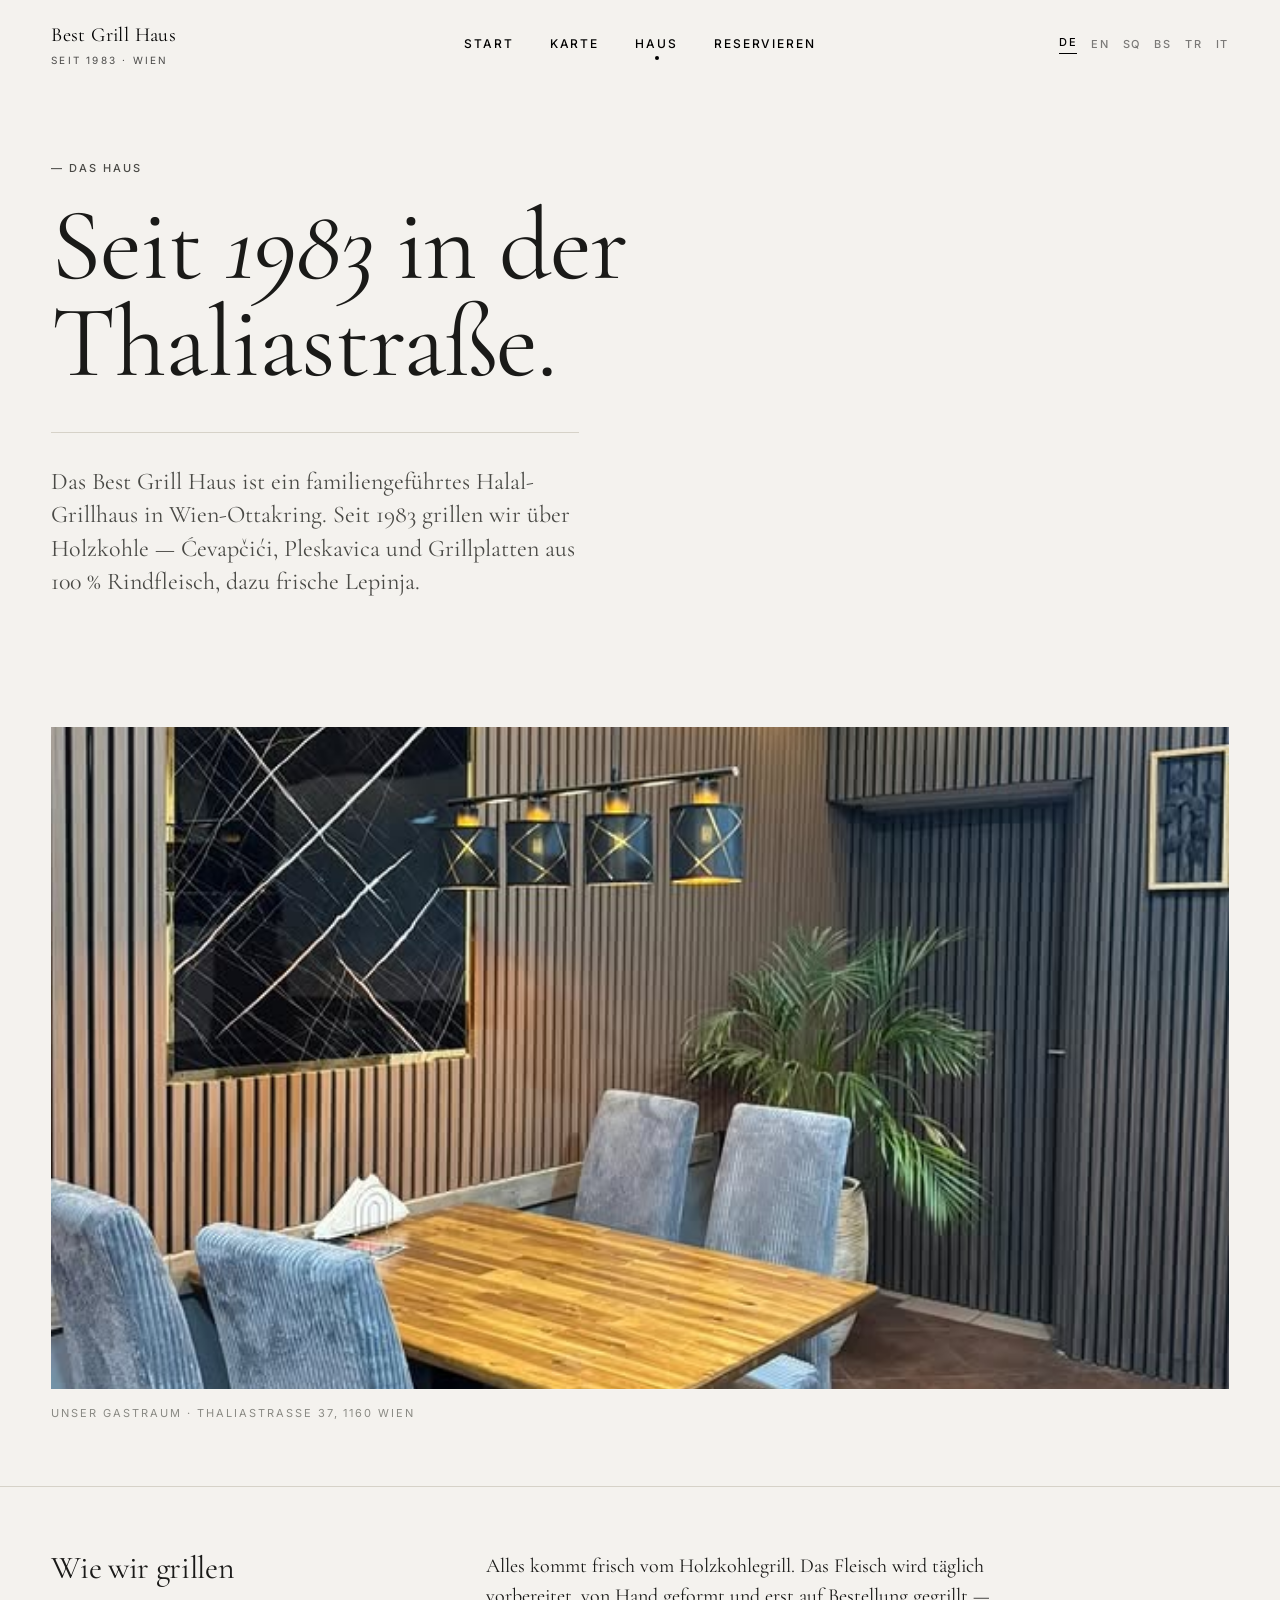
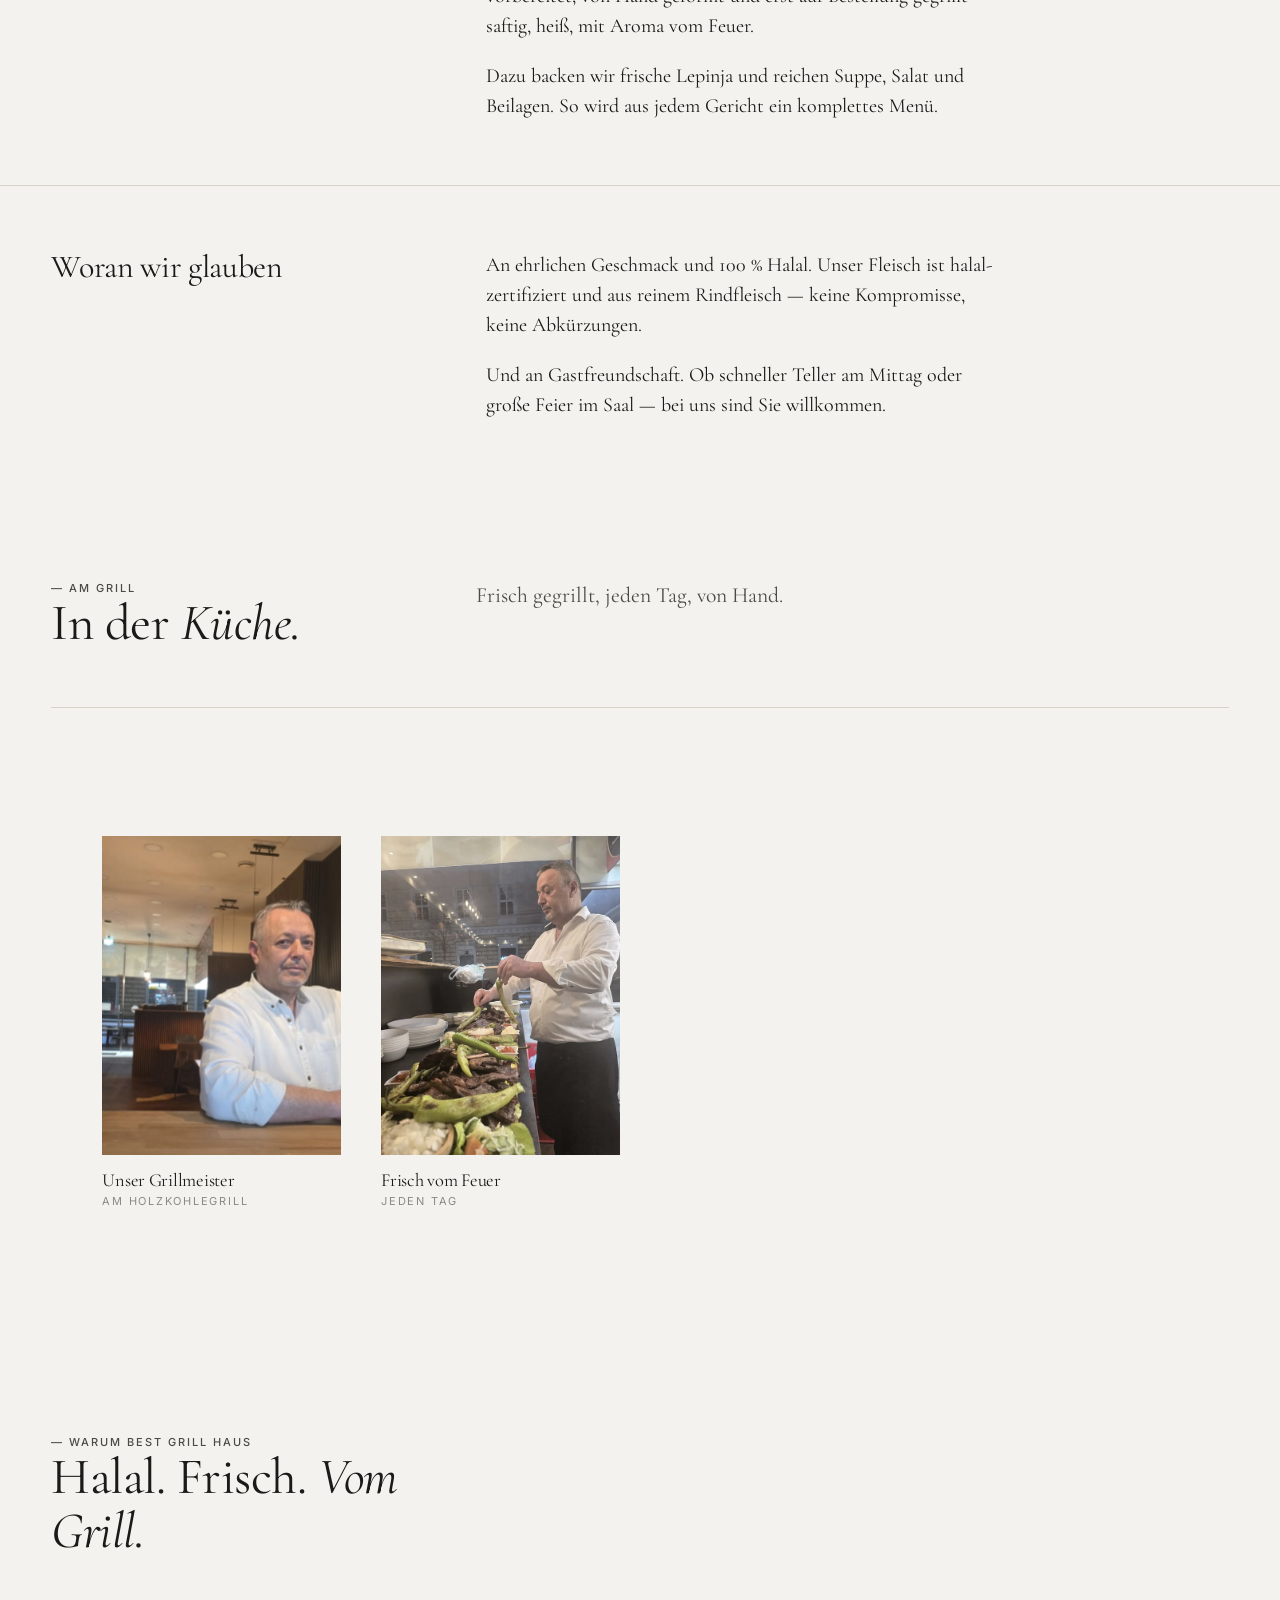
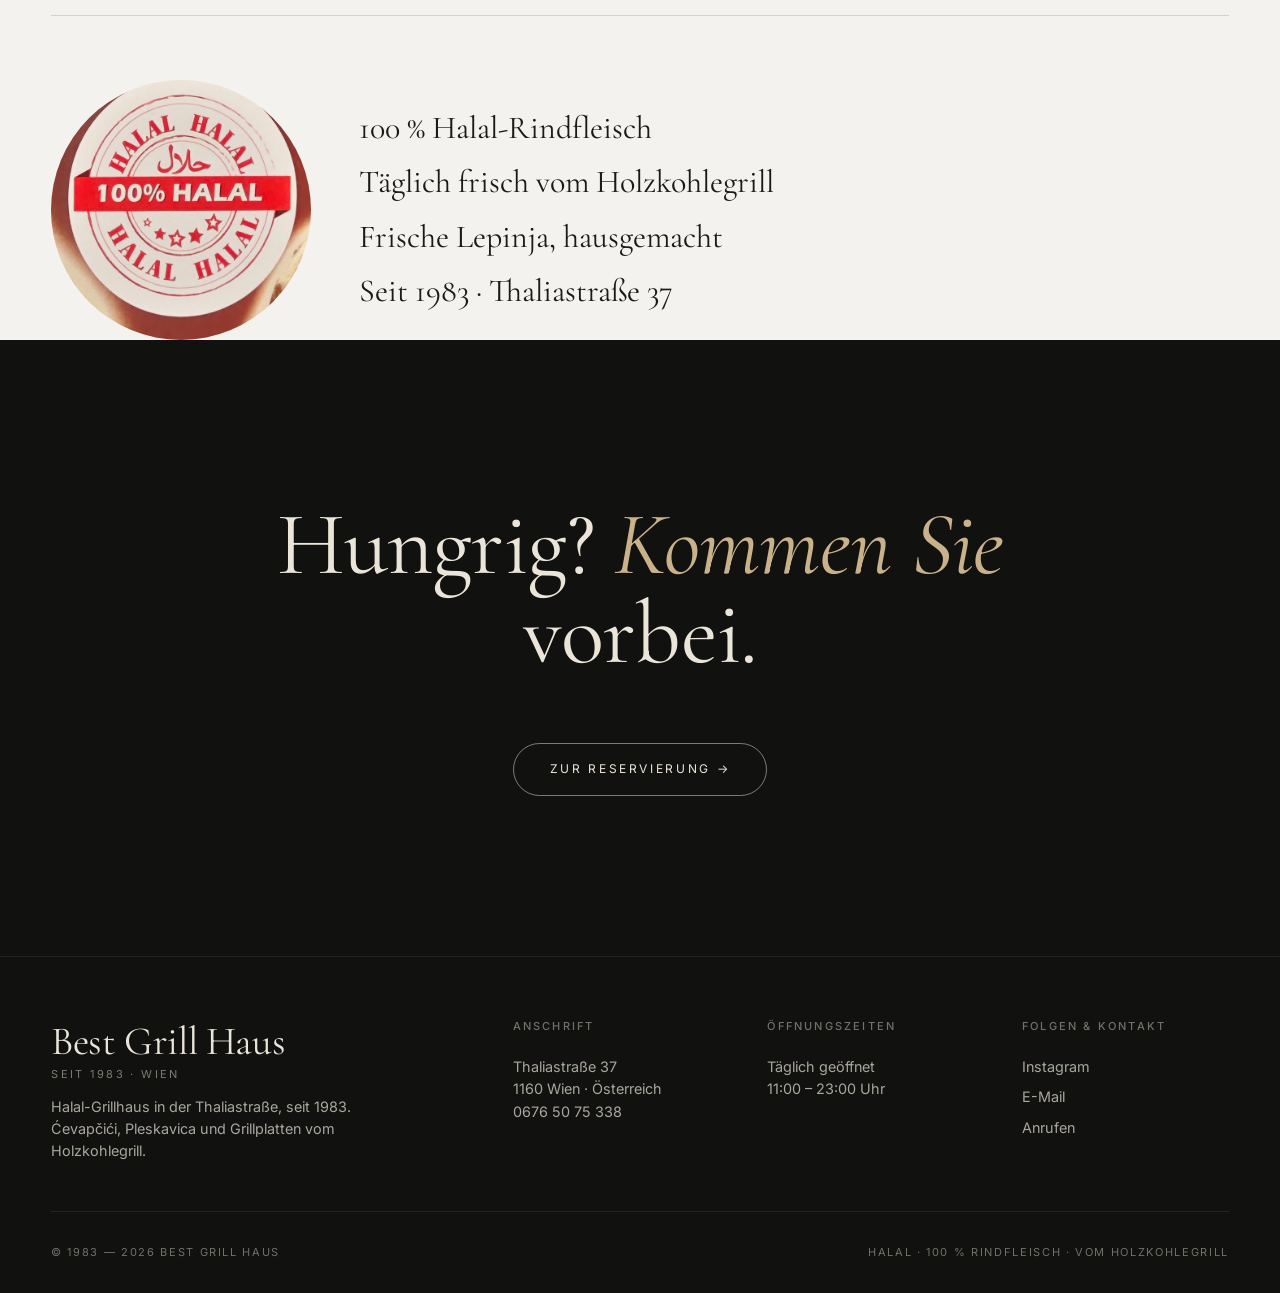
==== haus.html @ b21fa427 "Add Best Grill Haus website — real content, 6 languages Static multilingual (DE/EN/SQ/BS/TR/IT) site" ====
<!doctype html>
<html lang="de-AT">
<head>
<meta charset="utf-8">
<meta name="viewport" content="width=device-width, initial-scale=1">
<title>Das Haus — Best Grill Haus Wien</title>
<meta name="description" content="Best Grill Haus — familiengeführtes Halal-Grillhaus in der Thaliastraße 37, 1160 Wien, seit 1983. Frisch vom Holzkohlegrill, 100 % Rindfleisch.">
<link rel="preconnect" href="https://fonts.googleapis.com">
<link rel="preconnect" href="https://fonts.gstatic.com" crossorigin>
<link href="https://fonts.googleapis.com/css2?family=Cormorant+Garamond:ital,wght@0,400;0,500;1,400;1,500&family=Inter:wght@300;400;500;600&display=swap" rel="stylesheet">
<link rel="stylesheet" href="css/style.css">
</head>
<body data-page="haus">

<header class="site-header">
  <a href="index.html" class="brand">
    Best Grill Haus
    <small data-i18n="brand.tagline">seit 1983 · Wien</small>
  </a>
  <nav class="nav">
    <a href="index.html"        data-i18n="nav.home">Start</a>
    <a href="karte.html"        data-i18n="nav.karte">Karte</a>
    <a href="haus.html" class="active" data-i18n="nav.haus">Haus</a>
    <a href="reservierung.html" data-i18n="nav.reservieren">Reservieren</a>
  </nav>
  <div class="header-meta">
    <a class="lang-pill" data-lang="de" href="#">DE</a>
    <a class="lang-pill" data-lang="en" href="#">EN</a>
    <a class="lang-pill" data-lang="sq" href="#">SQ</a>
    <a class="lang-pill" data-lang="bs" href="#">BS</a>
    <a class="lang-pill" data-lang="tr" href="#">TR</a>
    <a class="lang-pill" data-lang="it" href="#">IT</a>
  </div>
</header>

<section class="page-hero">
  <div class="eyebrow" data-i18n="haus.page_eye">— Das Haus</div>
  <h1 class="serif" data-i18n="haus.page_title">Seit <em>1983</em> in der Thaliastraße.</h1>
  <p class="lede" data-i18n="haus.page_lede">Das Best Grill Haus ist ein familiengeführtes Halal-Grillhaus in Wien-Ottakring. Seit 1983 grillen wir über Holzkohle — Ćevapčići, Pleskavica und Grillplatten aus 100 % Rindfleisch, dazu frische Lepinja.</p>
</section>

<figure style="max-width:1440px; margin: 4rem auto; padding: 0 var(--pad-x);">
  <div style="aspect-ratio: 16 / 9; background-size:cover; background-position:center; background-image:url('img/interior-1.jpg');"></div>
  <figcaption style="font-size:11px; letter-spacing:0.18em; text-transform:uppercase; color:var(--mute); margin-top:1rem;" data-i18n="haus.cap1">Unser Gastraum · Thaliastraße 37, 1160 Wien</figcaption>
</figure>

<div class="studio-block">
  <h2 class="serif" data-i18n="haus.b1_t">Wie wir grillen</h2>
  <div>
    <p class="reveal" data-i18n="haus.b1_p1">Alles kommt frisch vom Holzkohlegrill. Das Fleisch wird täglich vorbereitet, von Hand geformt und erst auf Bestellung gegrillt — saftig, heiß, mit Aroma vom Feuer.</p>
    <p class="reveal" data-i18n="haus.b1_p2">Dazu backen wir frische Lepinja und reichen Suppe, Salat und Beilagen. So wird aus jedem Gericht ein komplettes Menü.</p>
  </div>
</div>

<div class="studio-block">
  <h2 class="serif" data-i18n="haus.b2_t">Woran wir glauben</h2>
  <div>
    <p class="reveal" data-i18n="haus.b2_p1">An ehrlichen Geschmack und 100 % Halal. Unser Fleisch ist halal-zertifiziert und aus reinem Rindfleisch — keine Kompromisse, keine Abkürzungen.</p>
    <p class="reveal" data-i18n="haus.b2_p2">Und an Gastfreundschaft. Ob schneller Teller am Mittag oder große Feier im Saal — bei uns sind Sie willkommen.</p>
  </div>
</div>

<section style="padding: 6rem var(--pad-x);">
  <div class="section-head">
    <div>
      <div class="eyebrow" data-i18n="haus.team_eye">— Am Grill</div>
      <h2 class="serif" data-i18n="haus.team_title">In der <em>Küche.</em></h2>
    </div>
    <p data-i18n="haus.team_desc">Frisch gegrillt, jeden Tag, von Hand.</p>
  </div>

  <div class="team-grid" data-team-mount></div>
</section>

<section style="padding: 4rem var(--pad-x) 0;">
  <div class="section-head">
    <div>
      <div class="eyebrow" data-i18n="haus.why_eye">— Warum Best Grill Haus</div>
      <h2 class="serif" data-i18n="haus.why_title">Halal. Frisch. <em>Vom Grill.</em></h2>
    </div>
  </div>

  <div style="display:grid; grid-template-columns:minmax(180px,260px) 1fr; gap:3rem; max-width:1440px; margin:0 auto; align-items:center;">
    <div style="aspect-ratio:1/1; border-radius:50%; background-size:cover; background-position:center; background-image:url('img/halal.jpg');"></div>
    <ul style="list-style:none; padding:0; margin:0; font-family:var(--f-serif); font-size:clamp(1.3rem,2.6vw,2rem); line-height:1.7;">
      <li data-i18n="haus.why_1">100 % Halal-Rindfleisch</li>
      <li data-i18n="haus.why_2">Täglich frisch vom Holzkohlegrill</li>
      <li data-i18n="haus.why_3">Frische Lepinja, hausgemacht</li>
      <li data-i18n="haus.why_4">Seit 1983 · Thaliastraße 37</li>
    </ul>
  </div>
</section>

<section class="cta">
  <h2 class="serif reveal" data-i18n="haus.cta_title">Hungrig? <em>Kommen Sie</em> vorbei.</h2>
  <a class="btn" href="reservierung.html" data-i18n="haus.cta_btn">Zur Reservierung →</a>
</section>

<footer class="site-footer">
  <div class="footer-grid">
    <div>
      <div class="footer-brand serif">Best Grill Haus<small data-i18n="brand.tagline">seit 1983 · Wien</small></div>
      <p style="max-width:36ch; font-size:.9rem;" data-i18n="footer.about">Halal-Grillhaus in der Thaliastraße, seit 1983. Ćevapčići, Pleskavica und Grillplatten vom Holzkohlegrill.</p>
    </div>
    <div>
      <h4 data-i18n="footer.address_l">Anschrift</h4>
      <a data-i18n="footer.address_v">Thaliastraße 37<br>1160 Wien · Österreich<br>0676 50 75 338</a>
    </div>
    <div>
      <h4 data-i18n="footer.hours_l">Öffnungszeiten</h4>
      <a data-i18n="footer.hours_v">Täglich geöffnet<br>11:00 – 23:00 Uhr</a>
    </div>
    <div>
      <h4 data-i18n="footer.social_l">Folgen & Kontakt</h4>
      <a href="https://instagram.com/bestgrillhaus" target="_blank" rel="noopener" data-i18n="footer.instagram">Instagram</a>
      <a href="mailto:info@bestgrillhaus.at" data-i18n="footer.email_lbl">E-Mail</a>
      <a href="tel:+436765075338" data-i18n="footer.phone_lbl">Anrufen</a>
    </div>
  </div>
  <div class="footer-bottom">
    <span data-i18n="footer.copy">© 1983 — 2026 Best Grill Haus GmbH</span>
    <span data-i18n="footer.credits">Halal · 100 % Rindfleisch · vom Holzkohlegrill</span>
  </div>
</footer>

<script src="js/translations.js"></script>
<script src="js/main.js"></script>
</body>
</html>
---- css/style.css ----
/* ------------------------------------------------------------------
   MERIDIAN ATELIER — stylesheet
------------------------------------------------------------------ */

:root {
  --bg:        #f4f2ee;
  --bg-dark:   #111110;
  --ink:       #1a1a18;
  --ink-soft:  #4a4a46;
  --mute:      #8a8a84;
  --line:      #d6d2c8;
  --paper:     #ffffff;
  --accent:    #7a2e1f;

  --f-serif:   "Cormorant Garamond", "Times New Roman", serif;
  --f-sans:    "Inter", -apple-system, BlinkMacSystemFont, "Helvetica Neue", sans-serif;

  --pad-x:     clamp(1.25rem, 4vw, 3.5rem);
  --maxw:      1440px;
}

* { box-sizing: border-box; margin: 0; padding: 0; }

html { scroll-behavior: smooth; }

body {
  background: var(--bg);
  color: var(--ink);
  font-family: var(--f-sans);
  font-size: 15px;
  line-height: 1.55;
  font-weight: 400;
  -webkit-font-smoothing: antialiased;
  text-rendering: optimizeLegibility;
}

img { display: block; max-width: 100%; height: auto; }

a {
  color: inherit;
  text-decoration: none;
  transition: opacity .25s ease, color .25s ease;
}
a:hover { opacity: .6; }

/* ------------------------------------------------------------------
   Typography
------------------------------------------------------------------ */
.serif { font-family: var(--f-serif); font-weight: 400; letter-spacing: -0.01em; }

h1, h2, h3, h4 {
  font-family: var(--f-serif);
  font-weight: 400;
  letter-spacing: -0.015em;
  line-height: 1.05;
}

.eyebrow {
  font-family: var(--f-sans);
  font-size: 11px;
  letter-spacing: 0.18em;
  text-transform: uppercase;
  color: var(--ink-soft);
  font-weight: 500;
}

.rule {
  height: 1px;
  background: var(--line);
  width: 100%;
}

/* ------------------------------------------------------------------
   Header
------------------------------------------------------------------ */
.site-header {
  position: fixed;
  top: 0; left: 0; right: 0;
  z-index: 50;
  padding: 1.25rem var(--pad-x);
  display: grid;
  grid-template-columns: 1fr auto 1fr;
  align-items: center;
  mix-blend-mode: difference;
  color: #f4f2ee;
}

.site-header a { color: #f4f2ee; }

.brand {
  font-family: var(--f-serif);
  font-size: 1.25rem;
  letter-spacing: 0.02em;
  justify-self: start;
}

.brand small {
  font-family: var(--f-sans);
  font-size: 10px;
  letter-spacing: 0.22em;
  text-transform: uppercase;
  display: block;
  margin-top: 2px;
  opacity: .7;
}

.nav {
  display: flex;
  gap: 2.25rem;
  justify-self: center;
}
@media (max-width: 760px) {
  .site-header { grid-template-columns: 1fr auto; row-gap: .75rem; }
  .nav { grid-column: 1 / -1; gap: 1.5rem; justify-self: start; }
}
.nav a {
  font-size: 12px;
  letter-spacing: 0.16em;
  text-transform: uppercase;
  font-weight: 500;
  position: relative;
}
.nav a.active::after {
  content: "";
  position: absolute;
  left: 50%;
  bottom: -6px;
  width: 4px; height: 4px;
  background: currentColor;
  border-radius: 50%;
  transform: translateX(-50%);
}

.header-meta {
  justify-self: end;
  font-size: 11px;
  letter-spacing: 0.14em;
  text-transform: uppercase;
  display: flex;
  gap: 0.85rem;
  align-items: center;
}

.lang-pill {
  cursor: pointer;
  opacity: 0.5;
  transition: opacity .25s ease;
  font-weight: 500;
  letter-spacing: 0.14em;
}
.lang-pill:hover { opacity: 0.85; }
.lang-pill.active {
  opacity: 1;
  border-bottom: 1px solid currentColor;
  padding-bottom: 2px;
}

@media (max-width: 900px) {
  .header-meta { gap: 0.55rem; font-size: 10px; }
}

/* ------------------------------------------------------------------
   Hero
------------------------------------------------------------------ */
.hero {
  height: 100vh;
  min-height: 640px;
  position: relative;
  overflow: hidden;
  background: #2a2a28;
}

.hero-media {
  position: absolute; inset: 0;
  background-size: cover;
  background-position: center;
  filter: brightness(0.72);
  transform: scale(1.04);
  animation: slow-zoom 18s ease-out forwards;
}

@keyframes slow-zoom {
  to { transform: scale(1.0); }
}

.hero-inner {
  position: relative;
  height: 100%;
  display: flex;
  align-items: flex-end;
  padding: 0 var(--pad-x) 4rem;
  color: #f4f2ee;
}

.hero h1 {
  font-size: clamp(3rem, 9vw, 8.5rem);
  line-height: 0.95;
  letter-spacing: -0.025em;
  max-width: 16ch;
}

.hero h1 em {
  font-style: italic;
  color: #d8ccb8;
}

.hero-meta {
  position: absolute;
  top: 50%;
  right: var(--pad-x);
  transform: translateY(-50%) rotate(90deg);
  transform-origin: right center;
  font-size: 11px;
  letter-spacing: 0.3em;
  text-transform: uppercase;
  color: rgba(244, 242, 238, 0.7);
  white-space: nowrap;
}

.hero-footer {
  position: absolute;
  bottom: 1.5rem;
  left: var(--pad-x);
  right: var(--pad-x);
  display: flex;
  justify-content: space-between;
  align-items: flex-end;
  color: rgba(244, 242, 238, 0.75);
  font-size: 11px;
  letter-spacing: 0.18em;
  text-transform: uppercase;
}

/* ------------------------------------------------------------------
   Sections
------------------------------------------------------------------ */
section { padding: 7rem var(--pad-x); }

.section-head {
  display: grid;
  grid-template-columns: 1fr 2fr;
  gap: 3rem;
  padding-bottom: 3.5rem;
  border-bottom: 1px solid var(--line);
  margin-bottom: 4rem;
}
.section-head h2 {
  font-size: clamp(2rem, 4vw, 3.5rem);
}
.section-head p {
  font-family: var(--f-serif);
  font-size: 1.35rem;
  line-height: 1.45;
  color: var(--ink-soft);
  max-width: 42ch;
}

@media (max-width: 720px) {
  .section-head { grid-template-columns: 1fr; gap: 1.5rem; }
}

/* ------------------------------------------------------------------
   Manifesto
------------------------------------------------------------------ */
.manifesto {
  background: var(--bg);
  padding: 10rem var(--pad-x);
}
.manifesto-grid {
  display: grid;
  grid-template-columns: 1fr 2fr;
  gap: 5rem;
  max-width: var(--maxw);
  margin: 0 auto;
}
.manifesto p {
  font-family: var(--f-serif);
  font-size: clamp(1.5rem, 2.2vw, 2.2rem);
  line-height: 1.35;
  color: var(--ink);
  max-width: 28ch;
}
.manifesto p + p { margin-top: 1.5rem; }

@media (max-width: 900px) {
  .manifesto-grid { grid-template-columns: 1fr; gap: 2rem; }
}

/* ------------------------------------------------------------------
   Project grid (featured)
------------------------------------------------------------------ */
.featured {
  max-width: var(--maxw);
  margin: 0 auto;
}
.proj-row {
  display: grid;
  grid-template-columns: 1fr 1fr;
  gap: 2.5rem;
  margin-bottom: 4rem;
}
.proj-row.offset .proj-card:first-child { margin-top: 6rem; }
.proj-row.single { grid-template-columns: 1fr; }
.proj-row.single .proj-card { max-width: 70%; margin: 0 auto; }

@media (max-width: 800px) {
  .proj-row, .proj-row.offset .proj-card:first-child, .proj-row.single .proj-card {
    grid-template-columns: 1fr;
    max-width: 100%;
    margin: 0 0 2.5rem 0;
  }
}

.proj-card { display: block; }
.proj-card .img-wrap {
  overflow: hidden;
  aspect-ratio: 4 / 5;
  background: #d9d4c8;
  margin-bottom: 1.1rem;
}
.proj-card.wide .img-wrap { aspect-ratio: 16 / 10; }
.proj-card .img-wrap > div {
  width: 100%; height: 100%;
  background-size: cover;
  background-position: center;
  transition: transform 1.2s cubic-bezier(.2,.7,.2,1);
}
.proj-card:hover .img-wrap > div { transform: scale(1.04); }

.proj-card .meta {
  display: flex;
  justify-content: space-between;
  align-items: baseline;
  gap: 2rem;
}
.proj-card h3 {
  font-size: 1.5rem;
  letter-spacing: -0.01em;
}
.proj-card .loc {
  font-size: 11px;
  letter-spacing: 0.18em;
  text-transform: uppercase;
  color: var(--mute);
  white-space: nowrap;
}
.proj-card .tag {
  font-size: 11px;
  letter-spacing: 0.18em;
  text-transform: uppercase;
  color: var(--ink-soft);
  margin-top: .35rem;
}

/* ------------------------------------------------------------------
   Numbers / stats
------------------------------------------------------------------ */
.stats {
  background: var(--bg-dark);
  color: #eae5d8;
  padding: 8rem var(--pad-x);
}
.stats-grid {
  max-width: var(--maxw);
  margin: 0 auto;
  display: grid;
  grid-template-columns: repeat(4, 1fr);
  gap: 2rem;
  border-top: 1px solid rgba(255,255,255,0.15);
  padding-top: 3rem;
}
.stat .n {
  font-family: var(--f-serif);
  font-size: clamp(3rem, 6vw, 5.5rem);
  line-height: 1;
  letter-spacing: -0.025em;
}
.stat .l {
  font-size: 11px;
  letter-spacing: 0.2em;
  text-transform: uppercase;
  color: rgba(234, 229, 216, 0.6);
  margin-top: 1rem;
}
.stats h2 {
  font-size: clamp(2rem, 4vw, 3.5rem);
  max-width: 18ch;
  margin-bottom: 3rem;
}

@media (max-width: 800px) {
  .stats-grid { grid-template-columns: repeat(2, 1fr); gap: 2.5rem 2rem; }
}

/* ------------------------------------------------------------------
   Services
------------------------------------------------------------------ */
.services-list {
  max-width: var(--maxw);
  margin: 0 auto;
}
.service-item {
  display: grid;
  grid-template-columns: 3rem 1fr 2fr auto;
  gap: 2rem;
  padding: 2.25rem 0;
  border-top: 1px solid var(--line);
  align-items: baseline;
  transition: padding .3s ease;
}
.service-item:last-child { border-bottom: 1px solid var(--line); }
.service-item:hover { padding-left: 1rem; }
.service-item .num {
  font-family: var(--f-serif);
  font-style: italic;
  color: var(--mute);
  font-size: 1rem;
}
.service-item h3 { font-size: 1.8rem; }
.service-item p {
  color: var(--ink-soft);
  font-size: .95rem;
  max-width: 48ch;
}
.service-item .arrow {
  font-family: var(--f-serif);
  font-size: 1.4rem;
  color: var(--mute);
  transition: transform .3s ease;
}
.service-item:hover .arrow { transform: translateX(6px); color: var(--ink); }

@media (max-width: 760px) {
  .service-item { grid-template-columns: 2rem 1fr; }
  .service-item p, .service-item .arrow { grid-column: 2 / -1; }
}

/* ------------------------------------------------------------------
   Journal preview
------------------------------------------------------------------ */
.journal-grid {
  max-width: var(--maxw);
  margin: 0 auto;
  display: grid;
  grid-template-columns: repeat(3, 1fr);
  gap: 2.5rem;
}
.journal-card .img-wrap {
  aspect-ratio: 4 / 3;
  overflow: hidden;
  margin-bottom: 1.25rem;
  background: #d9d4c8;
}
.journal-card .img-wrap > div {
  width: 100%; height: 100%;
  background-size: cover;
  background-position: center;
  transition: transform 1s ease;
}
.journal-card:hover .img-wrap > div { transform: scale(1.03); }
.journal-card .date {
  font-size: 11px;
  letter-spacing: 0.18em;
  text-transform: uppercase;
  color: var(--mute);
  margin-bottom: .5rem;
}
.journal-card h3 {
  font-size: 1.3rem;
  margin-bottom: .75rem;
}
.journal-card p {
  color: var(--ink-soft);
  font-size: .9rem;
}

@media (max-width: 900px) {
  .journal-grid { grid-template-columns: 1fr; gap: 3rem; }
}

/* ------------------------------------------------------------------
   CTA / Footer
------------------------------------------------------------------ */
.cta {
  background: var(--bg-dark);
  color: #eae5d8;
  padding: 10rem var(--pad-x);
  text-align: center;
}
.cta h2 {
  font-size: clamp(2.5rem, 7vw, 6rem);
  max-width: 18ch;
  margin: 0 auto 2rem;
  line-height: 1;
}
.cta h2 em { font-style: italic; color: #c9b28a; }
.cta a.btn {
  display: inline-block;
  margin-top: 2rem;
  padding: 1rem 2.25rem;
  border: 1px solid rgba(234, 229, 216, 0.5);
  border-radius: 999px;
  font-size: 12px;
  letter-spacing: 0.22em;
  text-transform: uppercase;
  transition: all .3s ease;
}
.cta a.btn:hover {
  background: #eae5d8;
  color: var(--bg-dark);
  opacity: 1;
}

.site-footer {
  background: var(--bg-dark);
  color: rgba(234, 229, 216, 0.7);
  padding: 4rem var(--pad-x) 2rem;
  border-top: 1px solid rgba(255,255,255,0.08);
}
.footer-grid {
  max-width: var(--maxw);
  margin: 0 auto;
  display: grid;
  grid-template-columns: 2fr 1fr 1fr 1fr;
  gap: 3rem;
  padding-bottom: 3rem;
}
.footer-grid h4 {
  font-family: var(--f-sans);
  font-size: 11px;
  letter-spacing: 0.2em;
  text-transform: uppercase;
  color: rgba(234, 229, 216, 0.45);
  margin-bottom: 1.25rem;
  font-weight: 500;
}
.footer-grid a { display: block; padding: .25rem 0; font-size: .9rem; }
.footer-brand {
  font-family: var(--f-serif);
  font-size: 2.5rem;
  color: #eae5d8;
  line-height: 1;
  margin-bottom: 1rem;
}
.footer-brand small {
  font-family: var(--f-sans);
  font-size: 11px;
  letter-spacing: 0.22em;
  text-transform: uppercase;
  display: block;
  margin-top: .5rem;
  color: rgba(234, 229, 216, 0.5);
}
.footer-bottom {
  max-width: var(--maxw);
  margin: 0 auto;
  display: flex;
  justify-content: space-between;
  padding-top: 2rem;
  border-top: 1px solid rgba(255,255,255,0.08);
  font-size: 11px;
  letter-spacing: 0.15em;
  text-transform: uppercase;
  color: rgba(234, 229, 216, 0.45);
}

@media (max-width: 800px) {
  .footer-grid { grid-template-columns: 1fr 1fr; }
  .footer-bottom { flex-direction: column; gap: 1rem; }
}

/* ------------------------------------------------------------------
   Page-specific — subpage hero
------------------------------------------------------------------ */
.page-hero {
  padding: 10rem var(--pad-x) 4rem;
  max-width: var(--maxw);
  margin: 0 auto;
}
.page-hero .eyebrow { margin-bottom: 1.25rem; }
.page-hero h1 {
  font-size: clamp(3rem, 8vw, 7rem);
  line-height: .95;
  max-width: 14ch;
  margin-bottom: 2.5rem;
}
.page-hero .lede {
  font-family: var(--f-serif);
  font-size: 1.5rem;
  line-height: 1.4;
  color: var(--ink-soft);
  max-width: 48ch;
  padding-top: 2rem;
  border-top: 1px solid var(--line);
}

/* ------------------------------------------------------------------
   Projects index grid
------------------------------------------------------------------ */
.projects-filter {
  max-width: var(--maxw);
  margin: 0 auto 3rem;
  display: flex;
  gap: 2rem;
  padding: 1.25rem var(--pad-x);
  border-top: 1px solid var(--line);
  border-bottom: 1px solid var(--line);
  font-size: 12px;
  letter-spacing: 0.18em;
  text-transform: uppercase;
  flex-wrap: wrap;
}
.projects-filter a { color: var(--ink-soft); }
.projects-filter a.active { color: var(--ink); }
.projects-filter .count { margin-left: auto; color: var(--mute); }

.proj-index {
  max-width: var(--maxw);
  margin: 0 auto;
  padding: 0 var(--pad-x) 6rem;
  display: grid;
  grid-template-columns: repeat(2, 1fr);
  gap: 4rem 2.5rem;
}
@media (max-width: 800px) {
  .proj-index { grid-template-columns: 1fr; }
}

/* ------------------------------------------------------------------
   Studio page
------------------------------------------------------------------ */
.studio-block {
  max-width: var(--maxw);
  margin: 0 auto;
  padding: 4rem var(--pad-x);
  display: grid;
  grid-template-columns: 1fr 2fr;
  gap: 4rem;
  border-top: 1px solid var(--line);
}
.studio-block h2 { font-size: 2rem; }
.studio-block p {
  font-family: var(--f-serif);
  font-size: 1.25rem;
  line-height: 1.5;
  color: var(--ink);
  max-width: 52ch;
}
.studio-block p + p { margin-top: 1.25rem; }

.team-grid {
  max-width: var(--maxw);
  margin: 0 auto;
  padding: 4rem var(--pad-x);
  display: grid;
  grid-template-columns: repeat(4, 1fr);
  gap: 2.5rem;
}
.team-card .img-wrap {
  aspect-ratio: 3 / 4;
  background: #d9d4c8;
  margin-bottom: 1rem;
  overflow: hidden;
}
.team-card .img-wrap > div {
  width: 100%; height: 100%;
  background-size: cover;
  background-position: center;
  filter: grayscale(.2) contrast(1.02);
}
.team-card h4 { font-family: var(--f-serif); font-size: 1.15rem; }
.team-card .role {
  font-size: 11px;
  letter-spacing: 0.16em;
  text-transform: uppercase;
  color: var(--mute);
  margin-top: .2rem;
}

@media (max-width: 800px) {
  .studio-block, .team-grid { grid-template-columns: 1fr; }
}

/* ------------------------------------------------------------------
   Awards list
------------------------------------------------------------------ */
.awards {
  max-width: var(--maxw);
  margin: 0 auto;
  padding: 4rem var(--pad-x) 8rem;
}
.award-row {
  display: grid;
  grid-template-columns: 80px 1fr 2fr 1fr;
  gap: 2rem;
  padding: 1.5rem 0;
  border-top: 1px solid var(--line);
  align-items: baseline;
  font-size: .95rem;
}
.award-row:last-child { border-bottom: 1px solid var(--line); }
.award-row .yr { font-family: var(--f-serif); font-style: italic; color: var(--mute); }
.award-row .wk { font-family: var(--f-serif); font-size: 1.1rem; }
.award-row .pr { color: var(--ink-soft); }
.award-row .ct { color: var(--mute); font-size: 11px; letter-spacing: 0.14em; text-transform: uppercase; text-align: right; }

@media (max-width: 800px) {
  .award-row { grid-template-columns: 60px 1fr; gap: 1rem; }
  .award-row .pr, .award-row .ct { grid-column: 2 / -1; text-align: left; }
}

/* ------------------------------------------------------------------
   Menu (Karte)
------------------------------------------------------------------ */
.menu-wrap {
  max-width: 1100px;
  margin: 0 auto;
  padding: 2rem var(--pad-x) 6rem;
}
.menu-section { margin-top: 5rem; }
.menu-section:first-child { margin-top: 0; }
.menu-section-head {
  display: grid;
  grid-template-columns: auto 1fr;
  gap: 2rem;
  align-items: baseline;
  padding-bottom: 1.5rem;
  border-bottom: 1px solid var(--line);
}
.menu-section-head h3 {
  font-family: var(--f-serif);
  font-style: italic;
  font-size: clamp(1.6rem, 3vw, 2.25rem);
}
.menu-section-head::after {
  content: "";
  height: 1px;
  background: var(--line);
  margin-bottom: 0.4rem;
  align-self: end;
}
.menu-row {
  display: grid;
  grid-template-columns: 1fr auto;
  column-gap: 2.5rem;
  padding: 1.75rem 0;
  border-bottom: 1px dotted var(--line);
  align-items: baseline;
}
.menu-row h4 {
  font-family: var(--f-serif);
  font-size: 1.35rem;
  line-height: 1.2;
  letter-spacing: -0.01em;
}
.menu-row .price {
  font-family: var(--f-serif);
  font-size: 1.2rem;
  color: var(--ink-soft);
  white-space: nowrap;
}
.menu-row p {
  color: var(--ink-soft);
  font-size: .95rem;
  margin-top: .4rem;
  max-width: 58ch;
  grid-column: 1 / -1;
}
.menu-intro {
  max-width: 700px;
  margin: 0 auto 1.5rem;
  font-family: var(--f-serif);
  font-style: italic;
  font-size: 1.2rem;
  color: var(--ink-soft);
  text-align: center;
  padding: 0 var(--pad-x);
}
.menu-row.menu-fix { grid-template-columns: 1fr auto; }
.menu-row.menu-fix p { grid-column: auto; align-self: baseline; font-size: .95rem; margin-top: 0; }
@media (max-width: 700px) {
  .menu-section-head { grid-template-columns: 1fr; }
  .menu-section-head::after { display: none; }
}

/* ------------------------------------------------------------------
   Contact page
------------------------------------------------------------------ */
.contact-grid {
  max-width: var(--maxw);
  margin: 0 auto;
  padding: 4rem var(--pad-x) 8rem;
  display: grid;
  grid-template-columns: 1fr 1fr;
  gap: 5rem;
  border-top: 1px solid var(--line);
}
.contact-block h3 {
  font-family: var(--f-sans);
  font-size: 11px;
  letter-spacing: 0.2em;
  text-transform: uppercase;
  color: var(--mute);
  margin-bottom: 1.5rem;
  font-weight: 500;
}
.contact-block .office {
  font-family: var(--f-serif);
  font-size: 1.5rem;
  line-height: 1.35;
  margin-bottom: 2rem;
}
.contact-block .office small {
  display: block;
  font-family: var(--f-sans);
  font-size: 11px;
  letter-spacing: 0.18em;
  text-transform: uppercase;
  color: var(--mute);
  margin-bottom: .5rem;
}

form.contact {
  display: grid;
  gap: 1.5rem;
}
form.contact label {
  display: block;
  font-size: 11px;
  letter-spacing: 0.18em;
  text-transform: uppercase;
  color: var(--mute);
  margin-bottom: .5rem;
}
form.contact input,
form.contact select,
form.contact textarea {
  width: 100%;
  background: transparent;
  border: 0;
  border-bottom: 1px solid var(--line);
  padding: .5rem 0;
  font-family: var(--f-serif);
  font-size: 1.15rem;
  color: var(--ink);
  outline: none;
}
form.contact input:focus,
form.contact select:focus,
form.contact textarea:focus {
  border-bottom-color: var(--ink);
}
form.contact textarea { resize: vertical; min-height: 120px; }
form.contact button {
  margin-top: 1rem;
  justify-self: start;
  background: var(--ink);
  color: var(--bg);
  border: 0;
  padding: 1rem 2.25rem;
  font-family: var(--f-sans);
  font-size: 12px;
  letter-spacing: 0.22em;
  text-transform: uppercase;
  border-radius: 999px;
  cursor: pointer;
  transition: background .3s ease;
}
form.contact button:hover { background: var(--accent); }

@media (max-width: 800px) {
  .contact-grid { grid-template-columns: 1fr; gap: 3rem; }
}

/* ------------------------------------------------------------------
   Project detail
------------------------------------------------------------------ */
.pd-hero {
  height: 100vh;
  min-height: 640px;
  background-size: cover;
  background-position: center;
  position: relative;
}
.pd-hero::after {
  content: "";
  position: absolute; inset: 0;
  background: linear-gradient(180deg, rgba(0,0,0,.3) 0%, rgba(0,0,0,0) 30%, rgba(0,0,0,.5) 100%);
}
.pd-hero-inner {
  position: absolute;
  bottom: 4rem;
  left: var(--pad-x);
  right: var(--pad-x);
  color: #f4f2ee;
  z-index: 2;
}
.pd-hero-inner .eyebrow { color: rgba(244,242,238,.75); margin-bottom: 1rem; }
.pd-hero-inner h1 {
  font-size: clamp(3rem, 8vw, 7rem);
  line-height: .95;
  max-width: 14ch;
}

.pd-meta {
  max-width: var(--maxw);
  margin: 0 auto;
  padding: 5rem var(--pad-x);
  display: grid;
  grid-template-columns: 2fr 1fr 1fr 1fr;
  gap: 3rem;
  border-bottom: 1px solid var(--line);
}
.pd-meta .lede {
  font-family: var(--f-serif);
  font-size: 1.6rem;
  line-height: 1.4;
  max-width: 30ch;
}
.pd-meta dl { font-size: .9rem; }
.pd-meta dt {
  font-size: 11px;
  letter-spacing: 0.18em;
  text-transform: uppercase;
  color: var(--mute);
  margin-bottom: .35rem;
}
.pd-meta dd { font-family: var(--f-serif); font-size: 1.1rem; margin-bottom: 1rem; }

.pd-body {
  max-width: var(--maxw);
  margin: 0 auto;
  padding: 5rem var(--pad-x);
}
.pd-body p {
  max-width: 60ch;
  margin: 0 auto 1.5rem;
  font-family: var(--f-serif);
  font-size: 1.25rem;
  line-height: 1.65;
}
.pd-media {
  margin: 5rem auto;
  max-width: var(--maxw);
}
.pd-media.full { max-width: 100%; }
.pd-media .img-wrap {
  aspect-ratio: 16 / 9;
  background-size: cover;
  background-position: center;
}
.pd-media.pair {
  display: grid;
  grid-template-columns: 1fr 1fr;
  gap: 2rem;
  padding: 0 var(--pad-x);
}
.pd-media.pair .img-wrap { aspect-ratio: 4 / 5; }
.pd-media .cap {
  font-size: 11px;
  letter-spacing: 0.18em;
  text-transform: uppercase;
  color: var(--mute);
  margin-top: .75rem;
}

@media (max-width: 800px) {
  .pd-meta { grid-template-columns: 1fr; gap: 1.5rem; }
  .pd-media.pair { grid-template-columns: 1fr; }
}

.pd-next {
  background: var(--bg-dark);
  color: #eae5d8;
  padding: 6rem var(--pad-x);
}
.pd-next-inner {
  max-width: var(--maxw);
  margin: 0 auto;
  display: flex;
  justify-content: space-between;
  align-items: baseline;
  flex-wrap: wrap;
  gap: 2rem;
}
.pd-next .eyebrow { color: rgba(234,229,216,.55); }
.pd-next h3 {
  font-family: var(--f-serif);
  font-size: clamp(2rem, 5vw, 3.5rem);
  margin-top: 1rem;
}
.pd-next a.arrow-link {
  font-size: 12px;
  letter-spacing: 0.22em;
  text-transform: uppercase;
  border-bottom: 1px solid currentColor;
  padding-bottom: 4px;
}

/* ------------------------------------------------------------------
   Reveal anim
------------------------------------------------------------------ */
.reveal {
  opacity: 0;
  transform: translateY(24px);
  transition: opacity 1s ease, transform 1s cubic-bezier(.2,.7,.2,1);
}
.reveal.in { opacity: 1; transform: none; }
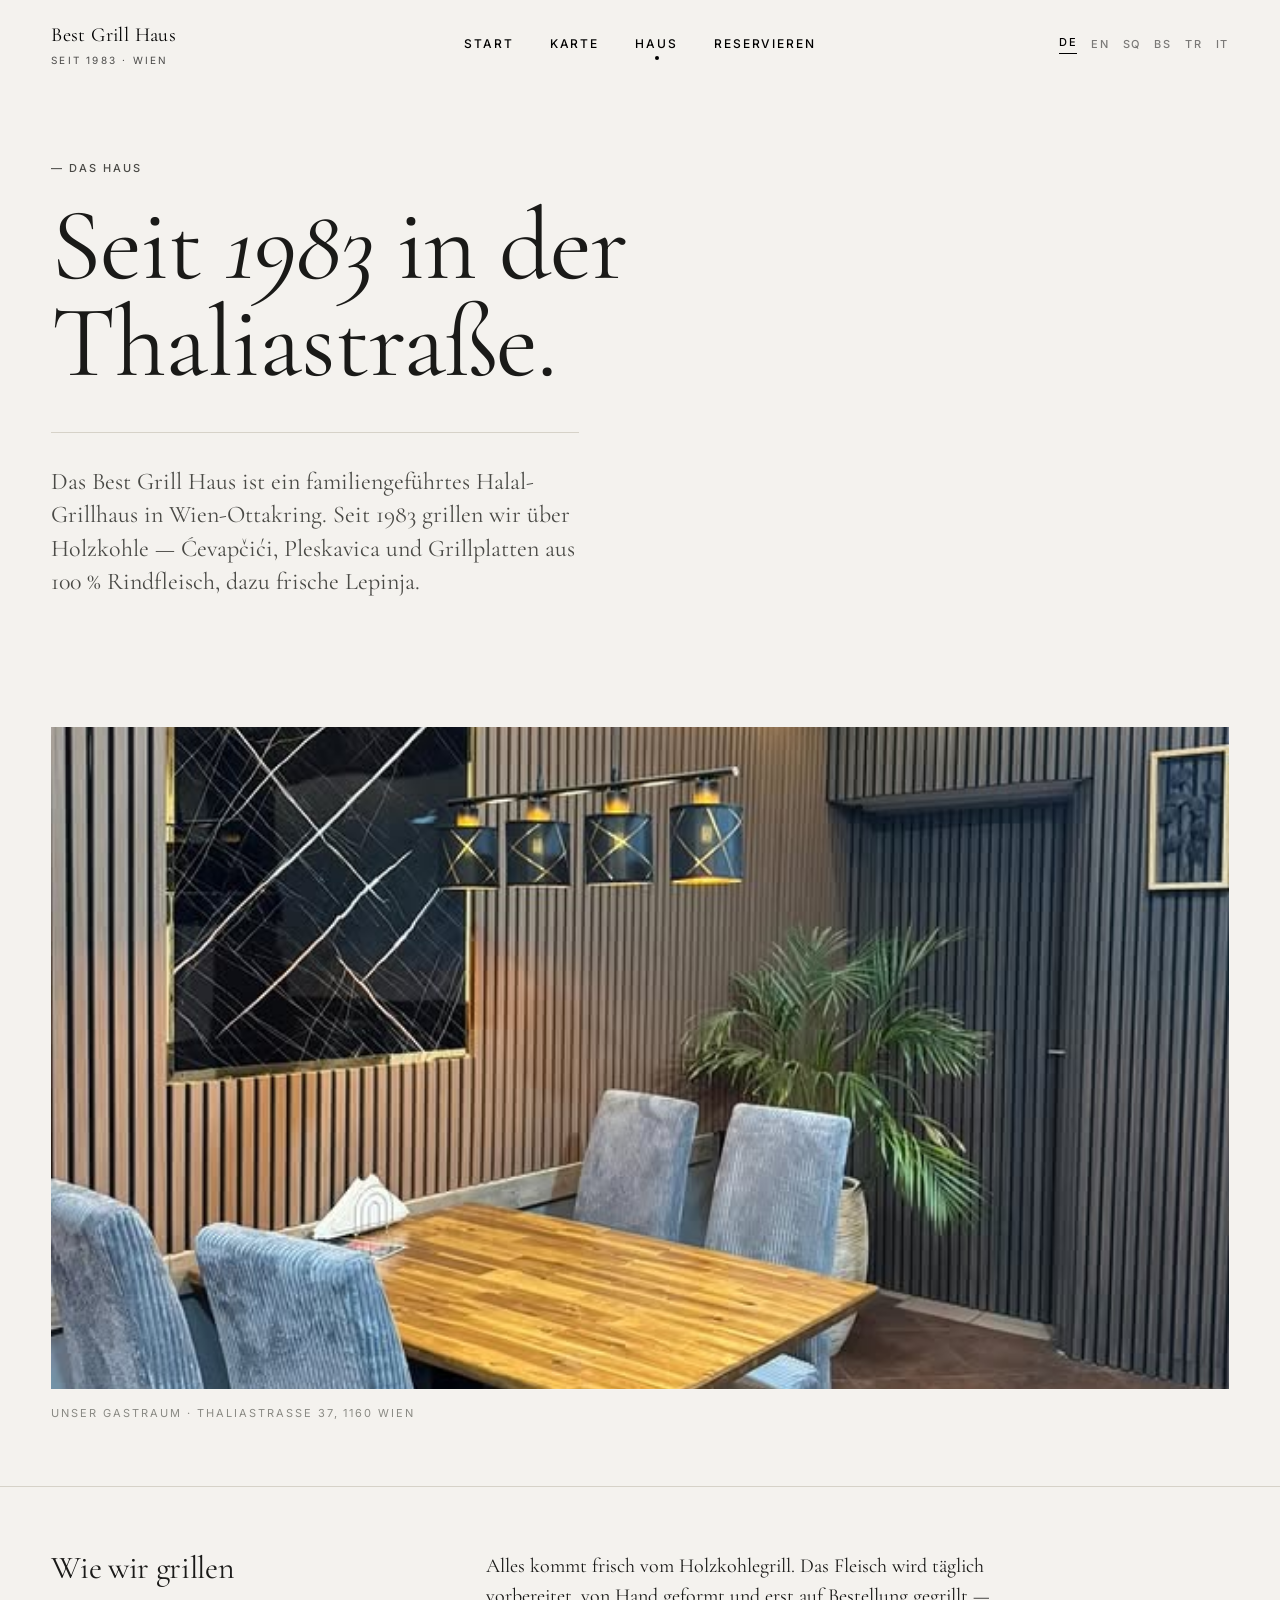
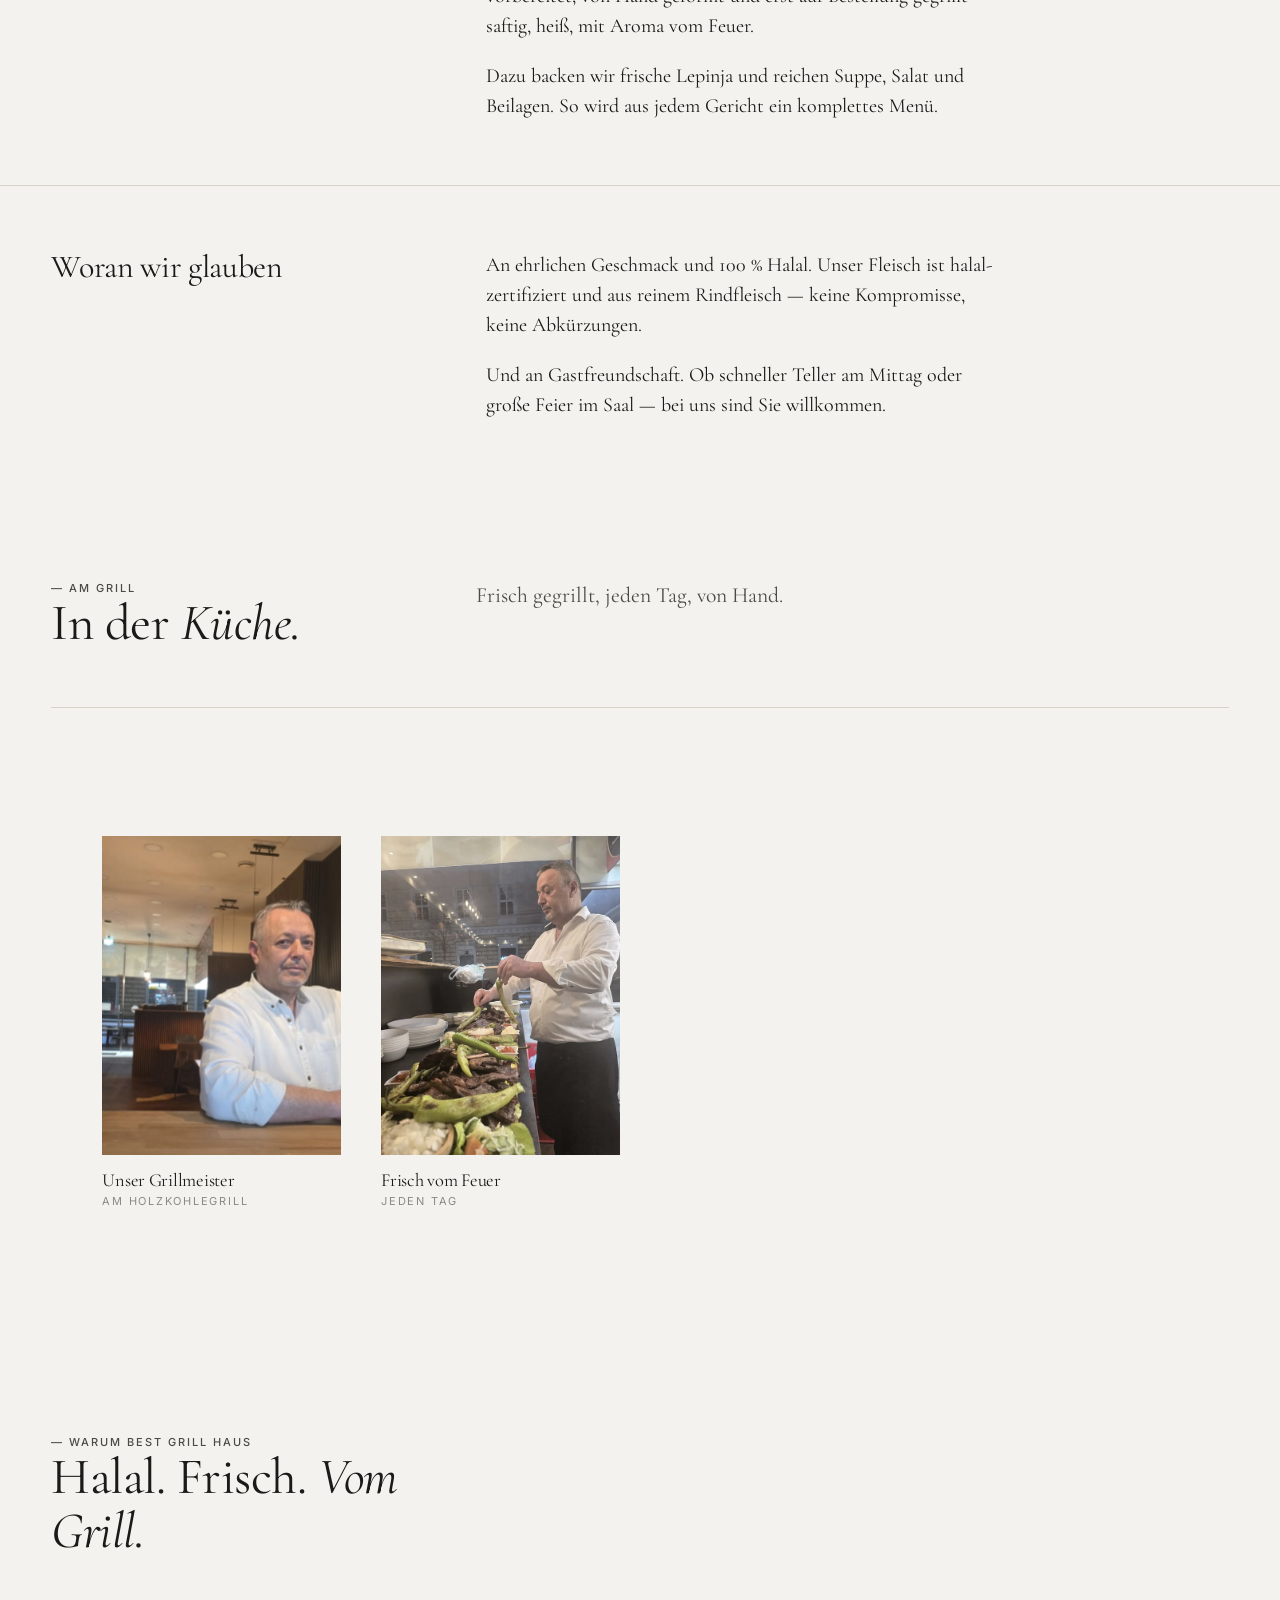
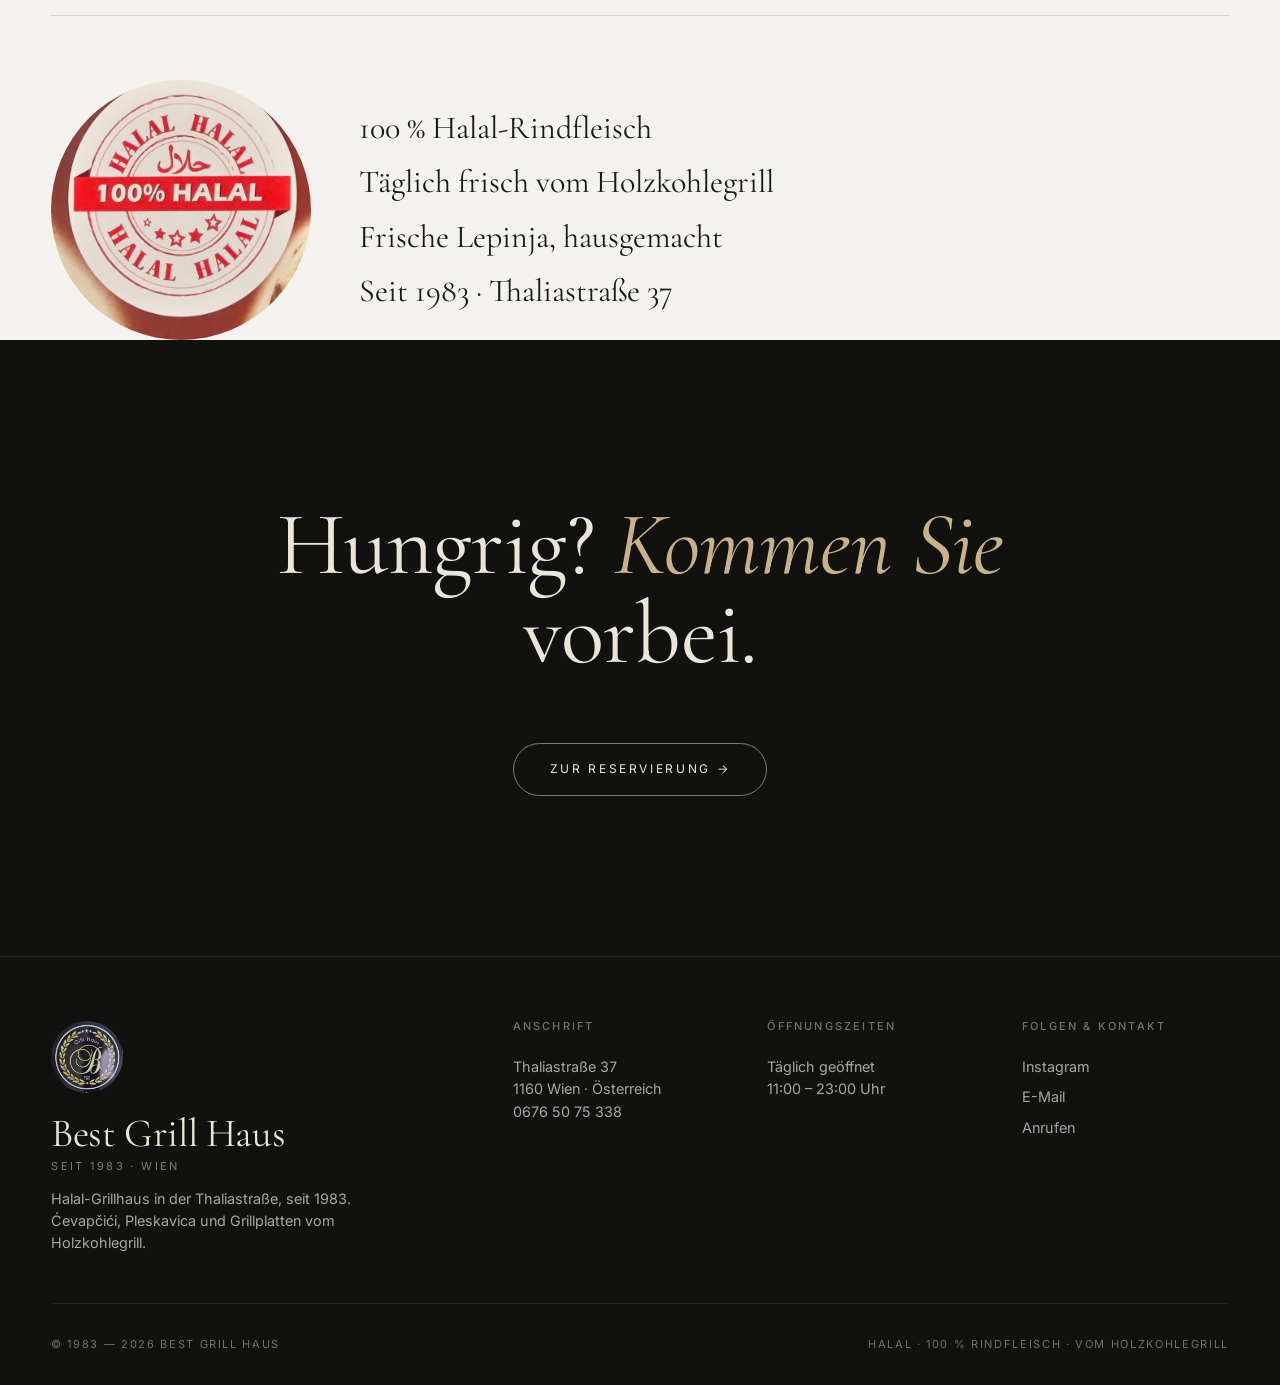
==== commit cf21a927: "Use all remaining content: logo (footer + favicon) and video gallery - Show real Best Grill Haus log" ====
--- a/haus.html
+++ b/haus.html
@@ -9,6 +9,7 @@
 <link rel="preconnect" href="https://fonts.gstatic.com" crossorigin>
 <link href="https://fonts.googleapis.com/css2?family=Cormorant+Garamond:ital,wght@0,400;0,500;1,400;1,500&family=Inter:wght@300;400;500;600&display=swap" rel="stylesheet">
 <link rel="stylesheet" href="css/style.css">
+<link rel="icon" type="image/jpeg" href="img/logo.jpg">
 </head>
 <body data-page="haus">
 
@@ -99,6 +100,7 @@
 <footer class="site-footer">
   <div class="footer-grid">
     <div>
+      <img src="img/logo.jpg" alt="Best Grill Haus" class="footer-logo">
       <div class="footer-brand serif">Best Grill Haus<small data-i18n="brand.tagline">seit 1983 · Wien</small></div>
       <p style="max-width:36ch; font-size:.9rem;" data-i18n="footer.about">Halal-Grillhaus in der Thaliastraße, seit 1983. Ćevapčići, Pleskavica und Grillplatten vom Holzkohlegrill.</p>
     </div>
--- a/css/style.css
+++ b/css/style.css
@@ -179,6 +179,44 @@
   animation: slow-zoom 18s ease-out forwards;
 }
 
+/* Video hero — fill the frame like the background image did */
+.hero-video {
+  width: 100%;
+  height: 100%;
+  object-fit: cover;
+  object-position: center;
+}
+
+/* Video gallery */
+.video-gallery {
+  max-width: var(--maxw);
+  margin: 3rem auto 0;
+  display: grid;
+  grid-template-columns: repeat(auto-fit, minmax(220px, 1fr));
+  gap: 1.5rem;
+}
+.vid-card { margin: 0; position: relative; overflow: hidden; }
+.vid-card video {
+  width: 100%;
+  aspect-ratio: 4 / 5;
+  object-fit: cover;
+  display: block;
+  background: var(--bg-dark);
+}
+.vid-card figcaption {
+  position: absolute;
+  left: 0; right: 0; bottom: 0;
+  padding: 1.25rem 1rem .9rem;
+  font-size: 12px;
+  letter-spacing: 0.18em;
+  text-transform: uppercase;
+  color: #f4f2ee;
+  background: linear-gradient(to top, rgba(0,0,0,0.65), rgba(0,0,0,0));
+}
+@media (max-width: 600px) {
+  .video-gallery { grid-template-columns: 1fr 1fr; gap: .75rem; }
+}
+
 @keyframes slow-zoom {
   to { transform: scale(1.0); }
 }
@@ -535,6 +573,14 @@
   font-weight: 500;
 }
 .footer-grid a { display: block; padding: .25rem 0; font-size: .9rem; }
+.footer-logo {
+  width: 72px;
+  height: 72px;
+  border-radius: 50%;
+  object-fit: cover;
+  display: block;
+  margin-bottom: 1.25rem;
+}
 .footer-brand {
   font-family: var(--f-serif);
   font-size: 2.5rem;
